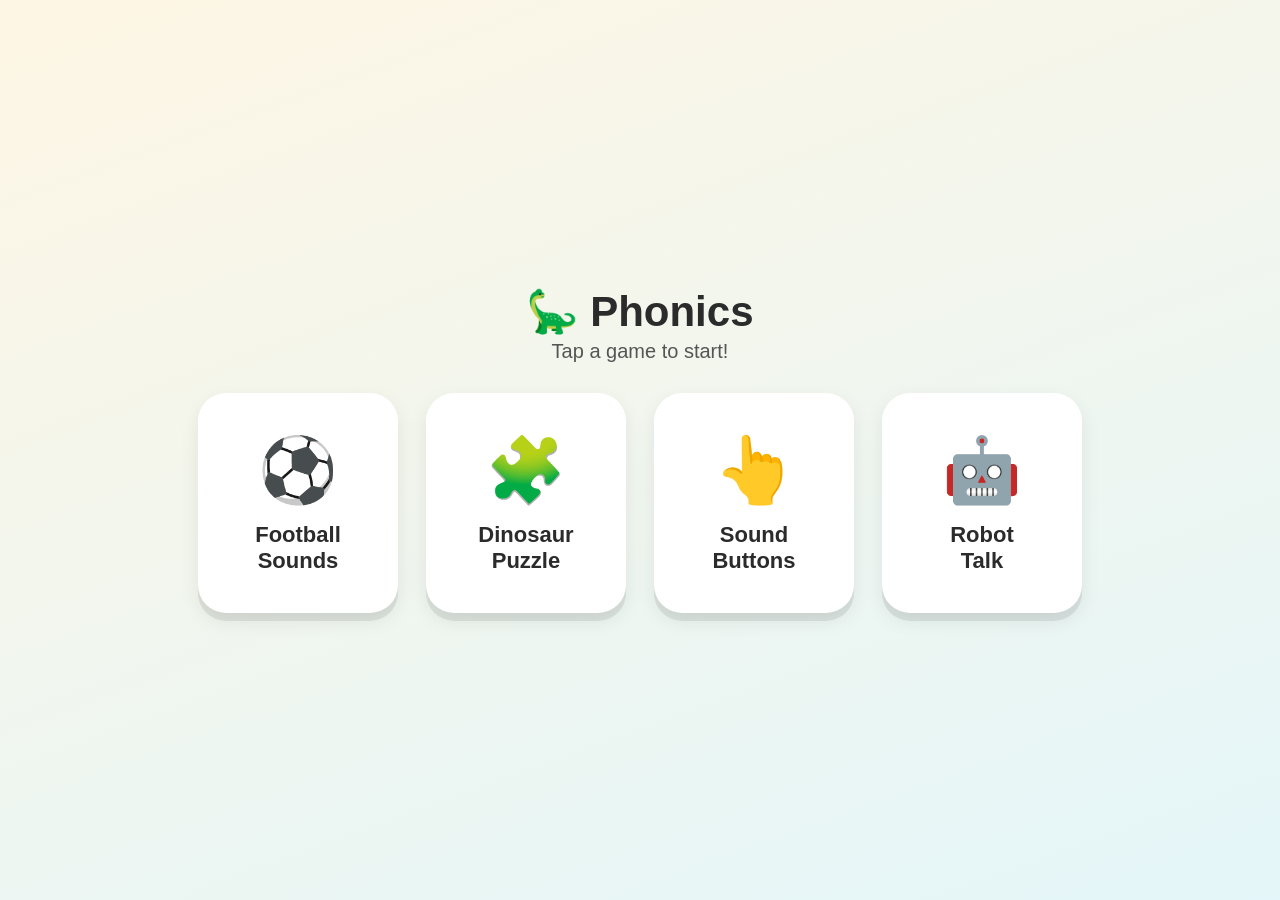
==== app/index.html @ 3f5a5315 "Add Robot Talk: oral blending, the skill that turns letters into reading The robot says c... a... t " ====
<!DOCTYPE html>
<html lang="en">
<head>
<meta charset="UTF-8">
<meta name="viewport" content="width=device-width, initial-scale=1.0, maximum-scale=1, user-scalable=no">
<title>Phonics</title>
<link rel="stylesheet" href="style.css">
</head>
<body>

<!-- HOME -->
<section id="screen-home" class="screen active">
  <h1>🦕 Phonics</h1>
  <p class="subtitle">Tap a game to start!</p>
  <div class="home-buttons">
    <button class="game-tile" data-game="football">
      <span class="tile-emoji">⚽</span>
      <span>Football<br>Sounds</span>
    </button>
    <button class="game-tile" data-game="puzzle">
      <span class="tile-emoji">🧩</span>
      <span>Dinosaur<br>Puzzle</span>
    </button>
    <button class="game-tile" data-game="soundbuttons">
      <span class="tile-emoji">👆</span>
      <span>Sound<br>Buttons</span>
    </button>
    <button class="game-tile" data-game="robot">
      <span class="tile-emoji">🤖</span>
      <span>Robot<br>Talk</span>
    </button>
  </div>
</section>

<!-- ROBOT TALK -->
<section id="screen-robot" class="screen">
  <button class="back-btn" data-back>←</button>
  <div class="stage-row" id="rt-stages"></div>
  <div class="progress-dots" id="rt-dots"></div>

  <div class="robot-wrap">
    <div class="robot" id="rt-robot">
      <div class="robot-antenna"></div>
      <div class="robot-head">
        <span class="robot-eye"></span>
        <span class="robot-eye"></span>
        <div class="robot-mouth"></div>
      </div>
      <div class="robot-body"></div>
    </div>
  </div>

  <p class="rt-hint">What word is the robot saying?</p>
  <div class="sound-row">
    <button class="sound-btn" id="rt-say">🤖 Say it again</button>
  </div>

  <div class="picture-choices" id="rt-choices"></div>
</section>

<!-- SOUND BUTTONS -->
<section id="screen-soundbuttons" class="screen">
  <button class="back-btn" data-back>←</button>
  <div class="stage-row" id="sb-stages"></div>

  <p class="sb-hint" id="sb-hint">Tap each sound, then read the word</p>
  <div class="sb-word" id="sb-word"></div>

  <div class="sb-actions">
    <button class="big-btn" id="sb-say-word">🔊 Read the word</button>
    <button class="big-btn secondary" id="sb-next">Next word →</button>
  </div>
</section>

<!-- FOOTBALL SOUNDS -->
<section id="screen-football" class="screen">
  <button class="back-btn" data-back>←</button>
  <div class="stage-row" id="football-stages"></div>
  <div class="progress-dots" id="football-dots"></div>

  <div class="scoreboard">
    <span class="team-tag tag-eng"><span class="flag">🇬🇧</span> <span id="football-score-england">0</span></span>
    <span class="vs">–</span>
    <span class="team-tag tag-arg"><span id="football-score-argentina">0</span> <span class="flag">🇦🇷</span></span>
  </div>

  <div class="pitch-wrap">
    <div class="pitch">
      <div class="pitch-halfway"></div>
      <div class="pitch-circle"></div>

      <div class="crowd-row top">
        <span class="crowd-dot" style="background:#ff6b6b"></span>
        <span class="crowd-dot" style="background:#ffd166"></span>
        <span class="crowd-dot" style="background:#4287f5"></span>
        <span class="crowd-dot" style="background:#6bcB77"></span>
        <span class="crowd-dot" style="background:#ff6b6b"></span>
      </div>
      <div class="crowd-row bottom">
        <span class="crowd-dot" style="background:#4287f5"></span>
        <span class="crowd-dot" style="background:#ffd166"></span>
        <span class="crowd-dot" style="background:#ff6b6b"></span>
        <span class="crowd-dot" style="background:#6bcB77"></span>
        <span class="crowd-dot" style="background:#ffd166"></span>
      </div>

      <div class="goal goal-left">
        <div class="goal-flag">🇦🇷</div>
        <div class="goal-frame"></div>
        <div class="goal-net" id="football-net-left"></div>
        <div class="keeper"></div>
      </div>
      <div class="goal goal-right">
        <div class="goal-flag">🇬🇧</div>
        <div class="goal-frame"></div>
        <div class="goal-net" id="football-net-right"></div>
        <div class="keeper"></div>
      </div>

      <div class="footballer team-england" id="football-kicker">
        <svg viewBox="0 0 60 90" class="footballer-svg">
          <rect class="leg leg-left" x="20" y="55" width="8" height="28" rx="4" fill="#2b2b2b"/>
          <rect class="leg leg-right" x="32" y="55" width="8" height="28" rx="4" fill="#2b2b2b"/>
          <rect class="kit" x="16" y="28" width="28" height="32" rx="10"/>
          <rect class="kit" x="8" y="30" width="9" height="22" rx="4"/>
          <rect class="kit" x="43" y="30" width="9" height="22" rx="4"/>
          <rect class="kit-stripe" x="26" y="28" width="8" height="32"/>
          <circle cx="30" cy="16" r="13" fill="#ffd7ae"/>
          <circle cx="25" cy="14" r="2" fill="#2b2b2b"/>
          <circle cx="35" cy="14" r="2" fill="#2b2b2b"/>
          <path d="M24 21 Q30 25 36 21" stroke="#2b2b2b" stroke-width="2" fill="none" stroke-linecap="round"/>
        </svg>
      </div>

      <div id="football-ball">⚽</div>
      <div id="football-goal-text">GOAL!</div>
    </div>
  </div>

  <div class="sound-row">
    <button class="sound-btn" id="football-play-sound">🔊 Hear it again</button>
    <button class="name-btn" id="football-play-name">🔤 Letter name</button>
  </div>

  <div class="letter-choices" id="football-choices"></div>
</section>

<!-- DINOSAUR PUZZLE -->
<section id="screen-puzzle" class="screen">
  <button class="back-btn" data-back>←</button>
  <div class="stage-row" id="puzzle-stages"></div>

  <div class="puzzle-stage">
    <img id="puzzle-image" src="" alt="dinosaur picture">
    <div class="puzzle-grid" id="puzzle-grid"></div>
  </div>

  <div class="sound-row">
    <button class="sound-btn" id="puzzle-play-sound">🔊 Hear it again</button>
    <button class="name-btn" id="puzzle-play-name">🔤 Letter name</button>
  </div>

  <div class="letter-choices" id="puzzle-choices"></div>
</section>

<!-- COMPLETE -->
<section id="screen-complete" class="screen">
  <div class="complete-card">
    <div class="complete-emoji">⭐️🎉⭐️</div>
    <h2 id="complete-title">You did it!</h2>
    <p id="complete-message"></p>
    <div class="complete-buttons">
      <button class="big-btn" id="play-again-btn">Play Again</button>
      <button class="big-btn secondary" id="home-btn">Home</button>
    </div>
  </div>
</section>

<!-- curriculum.js first: it is pure data, and app.js reads it at load. -->
<script src="curriculum.js"></script>
<script src="app.js"></script>
</body>
</html>
---- app/style.css ----
* { box-sizing: border-box; -webkit-tap-highlight-color: transparent; user-select: none; }

html, body {
  margin: 0;
  height: 100%;
  overflow: hidden;
  font-family: 'Trebuchet MS', 'Chalkboard SE', 'Comic Sans MS', sans-serif;
  background: linear-gradient(160deg, #fef6e4, #e4f6f9);
  color: #2b2b2b;
}

.screen {
  display: none;
  flex-direction: column;
  align-items: center;
  justify-content: center;
  height: 100vh;
  width: 100vw;
  padding: 24px;
  position: relative;
}
.screen.active { display: flex; }

h1 { font-size: 42px; margin: 0 0 4px; }
.subtitle { font-size: 20px; color: #555; margin: 0 0 30px; }

/* Home */
.home-buttons { display: flex; gap: 28px; flex-wrap: wrap; justify-content: center; }
.game-tile {
  width: 200px; height: 220px;
  border: none; border-radius: 28px;
  background: white;
  box-shadow: 0 8px 0 rgba(0,0,0,0.08), 0 8px 20px rgba(0,0,0,0.08);
  font-family: inherit;
  font-size: 22px;
  font-weight: bold;
  color: #2b2b2b;
  display: flex; flex-direction: column; align-items: center; justify-content: center; gap: 14px;
  cursor: pointer;
  transition: transform 0.1s ease;
}
.game-tile:active { transform: scale(0.94); }
.tile-emoji { font-size: 64px; }

/* Back button */
.back-btn {
  position: absolute; top: 20px; left: 20px;
  width: 52px; height: 52px; border-radius: 50%;
  border: none; background: white; font-size: 24px;
  box-shadow: 0 4px 0 rgba(0,0,0,0.08);
  cursor: pointer;
}

/* Progress dots */
.progress-dots { display: flex; gap: 10px; justify-content: center; margin-bottom: 6px; }
.progress-dots .dot {
  width: 16px; height: 16px; border-radius: 50%;
  background: #ddd;
  transition: background 0.2s ease, transform 0.2s ease;
}
.progress-dots .dot.done { background: #6bcB77; transform: scale(1.15); }

/* Stage picker (shared by both games) */
.stage-row { display: flex; gap: 8px; justify-content: center; margin: 44px 0 8px; }
.stage-btn {
  width: 38px; height: 38px; border-radius: 50%;
  border: none; font-family: inherit; font-weight: bold; font-size: 16px;
  background: #e5ddc8; color: #6b4c2a; cursor: pointer;
}
.stage-btn.active { background: #ffd166; color: #2b2b2b; box-shadow: 0 3px 0 rgba(0,0,0,0.12); }
.stage-btn.locked { background: #f0ede4; color: #c3bca6; cursor: default; font-size: 14px; }

@keyframes shake {
  0%, 100% { transform: translateX(0); }
  25% { transform: translateX(-10px); }
  75% { transform: translateX(10px); }
}

/* Football Sounds */
.scoreboard {
  display: flex; align-items: center; gap: 10px;
  background: white; padding: 8px 16px; border-radius: 16px;
  box-shadow: 0 4px 0 rgba(0,0,0,0.08);
  font-size: 18px; font-weight: bold; margin-bottom: 8px;
}
.scoreboard .team-tag { display: flex; align-items: center; gap: 5px; }
.scoreboard .team-tag .flag { font-size: 17px; }
.scoreboard .team-tag.tag-eng { color: #1B3A6B; }
.scoreboard .team-tag.tag-arg { color: #4a9dc9; }
.scoreboard .vs { color: #bbb; font-weight: 700; }

.pitch-wrap { margin: 4px 0 6px; width: 100%; display: flex; justify-content: center; }
.pitch {
  /* Single scale driver - every child below is sized as a fraction of this,
     so the whole pitch grows/shrinks as one coherent unit rather than the
     pitch itself resizing while goals/players/ball stay a fixed size.
     Capped at 420px (was a fixed 320px) so it genuinely gets bigger on
     anything wider than a phone, but min(94vw, ...) keeps it from
     overflowing a narrow viewport - the old fixed 320px was actually
     already edge-to-edge (clipping slightly) on a ~330px-wide phone. */
  --pitch-w: min(94vw, 420px);
  position: relative;
  width: var(--pitch-w);
  aspect-ratio: 8 / 5;
  background: linear-gradient(180deg, #5fbf5f, #4caf50);
  border-radius: 16px;
  overflow: hidden;
  box-shadow: 0 8px 0 rgba(0,0,0,0.08);
  border: 4px solid #fff;
}
.pitch::before {
  content: '';
  position: absolute; inset: 0;
  background: repeating-linear-gradient(90deg, rgba(255,255,255,0.07) 0 30px, transparent 30px 60px);
}
.pitch-halfway {
  position: absolute; left: 50%; top: 0; bottom: 0; width: 3px;
  background: rgba(255,255,255,0.8); transform: translateX(-50%);
}
.pitch-circle {
  position: absolute; left: 50%; top: 50%;
  width: calc(var(--pitch-w) * 0.175); height: calc(var(--pitch-w) * 0.175);
  border: 3px solid rgba(255,255,255,0.8); border-radius: 50%;
  transform: translate(-50%, -50%);
}

.crowd-row { position: absolute; left: 6px; right: 6px; display: flex; justify-content: space-between; z-index: 1; }
.crowd-row.top { top: 3px; }
.crowd-row.bottom { bottom: 3px; }
.crowd-dot {
  width: calc(var(--pitch-w) * 0.01875); height: calc(var(--pitch-w) * 0.01875);
  border-radius: 50%; opacity: 0.55;
}

.goal {
  position: absolute; top: 50%;
  width: calc(var(--pitch-w) * 0.1); height: calc(var(--pitch-w) * 0.16875);
  transform: translateY(-50%); z-index: 2;
}
.goal-left { left: 4px; }
.goal-right { right: 4px; }
.goal-frame { position: absolute; inset: 0; border: 4px solid #fff; border-radius: 3px 3px 0 0; }
.goal-left .goal-frame { border-right: none; }
.goal-right .goal-frame { border-left: none; }
.goal-net {
  position: absolute; inset: 4px 0 0 0;
  background-image:
    repeating-linear-gradient(0deg, rgba(255,255,255,0.55) 0 1px, transparent 1px 7px),
    repeating-linear-gradient(90deg, rgba(255,255,255,0.55) 0 1px, transparent 1px 7px);
}
.goal-net.wobble { animation: net-wobble 0.45s ease; }
@keyframes net-wobble {
  0%, 100% { transform: scaleX(1) skewX(0deg); }
  25% { transform: scaleX(1.2) skewX(-8deg); }
  50% { transform: scaleX(0.9) skewX(6deg); }
  75% { transform: scaleX(1.08) skewX(-3deg); }
}

/* Team flags above each goal - left goal is defended by Argentina, right by
   England, matching the kicker's team-swap logic in app.js (England always
   shoots left, Argentina always shoots right). */
.goal-flag {
  position: absolute; top: -20px; font-size: 15px; z-index: 3;
  filter: drop-shadow(0 1px 1px rgba(0,0,0,0.25));
}
.goal-left .goal-flag { left: 50%; transform: translateX(-50%); }
.goal-right .goal-flag { left: 50%; transform: translateX(-50%); }

.keeper {
  position: absolute; top: 12px;
  width: calc(var(--pitch-w) * 0.05); height: calc(var(--pitch-w) * 0.0875);
}
.goal-left .keeper { left: 8px; }
.goal-right .keeper { right: 8px; }
.keeper::before {
  content: ''; position: absolute; top: 0; left: 50%; transform: translateX(-50%);
  width: 10px; height: 10px; border-radius: 50%; background: #ffd7ae;
}
.keeper::after {
  content: ''; position: absolute; top: 9px; left: 2px;
  width: 12px; height: 18px; border-radius: 4px; background: #f4c542;
}
/* Argentina keeper (left goal) - sky blue. England keeper (right goal) - navy. */
.goal-left .keeper::after { background: #6EC6F0; }
.goal-right .keeper::after { background: #1B3A6B; }

.footballer {
  position: absolute; left: 50%; top: 58%; transform: translate(-50%, -50%);
  width: calc(var(--pitch-w) * 0.14375); height: calc(var(--pitch-w) * 0.2);
  z-index: 4;
}
.footballer-svg { width: 100%; height: 100%; }
.footballer-svg .leg-right { transform-origin: 36px 55px; transition: transform 0.12s ease; }
.footballer.kicking .footballer-svg .leg-right { animation: leg-kick 0.35s ease; }
@keyframes leg-kick {
  0% { transform: rotate(0deg); }
  45% { transform: rotate(-45deg); }
  100% { transform: rotate(0deg); }
}
/* Team kit - England navy, Argentina sky-blue with a white centre stripe
   (the stripe rect is always in the SVG; it just matches the shirt colour,
   i.e. is invisible, for England). Toggled in app.js before each kick so
   the runner-up shows whichever team is about to score. */
.footballer.team-england .footballer-svg .kit { fill: #1B3A6B; }
.footballer.team-england .footballer-svg .kit-stripe { fill: #1B3A6B; }
.footballer.team-argentina .footballer-svg .kit { fill: #6EC6F0; }
.footballer.team-argentina .footballer-svg .kit-stripe { fill: #FFFFFF; }

#football-ball {
  position: absolute; left: 50%; top: 62%; transform: translate(-50%, -50%);
  font-size: calc(var(--pitch-w) * 0.075); z-index: 5;
  filter: drop-shadow(0 2px 2px rgba(0,0,0,0.3));
}
@keyframes ball-fly-right {
  0% { left: 50%; top: 62%; }
  55% { left: 74%; top: 36%; }
  100% { left: 90%; top: 46%; }
}
@keyframes ball-fly-left {
  0% { left: 50%; top: 62%; }
  55% { left: 26%; top: 36%; }
  100% { left: 10%; top: 46%; }
}
#football-ball.fly-right { animation: ball-fly-right 0.5s ease-in forwards; }
#football-ball.fly-left { animation: ball-fly-left 0.5s ease-in forwards; }

#football-goal-text {
  position: absolute; top: 36%; left: 50%; transform: translate(-50%, -50%) scale(0.5);
  font-family: inherit; font-size: max(20px, calc(var(--pitch-w) * 0.1)); font-weight: 900; color: #fff;
  text-shadow: 2px 2px 0 #ff6b6b, -1px -1px 0 #2b2b2b;
  opacity: 0; pointer-events: none; z-index: 10;
  transition: opacity 0.25s ease, transform 0.25s cubic-bezier(.34,1.56,.64,1);
  white-space: nowrap;
}
#football-goal-text.show { opacity: 1; transform: translate(-50%, -50%) scale(1); }

/* Sound + letter-name buttons */
.sound-row { display: flex; gap: 12px; margin: 18px 0 24px; }
.sound-btn {
  font-family: inherit; font-size: 20px; font-weight: bold;
  background: white; border: none; border-radius: 20px;
  padding: 14px 26px;
  box-shadow: 0 5px 0 rgba(0,0,0,0.08);
  cursor: pointer; color: #2b2b2b;
}
.sound-btn:active { transform: translateY(3px); box-shadow: 0 2px 0 rgba(0,0,0,0.08); }
.name-btn {
  font-family: inherit; font-size: 16px; font-weight: bold;
  background: #eef2ff; border: none; border-radius: 20px;
  padding: 14px 20px;
  box-shadow: 0 5px 0 rgba(0,0,0,0.06);
  cursor: pointer; color: #4338ca;
}
.name-btn:active { transform: translateY(3px); box-shadow: 0 2px 0 rgba(0,0,0,0.06); }
.name-btn:disabled { opacity: 0.4; cursor: default; box-shadow: none; }

/* Letter choices */
.letter-choices { display: flex; gap: 20px; }
.letter-btn {
  width: 100px; height: 100px;
  font-size: 52px; font-weight: bold;
  font-family: inherit;
  border: none; border-radius: 24px;
  background: #ffd166;
  box-shadow: 0 6px 0 rgba(0,0,0,0.1);
  cursor: pointer;
  color: #2b2b2b;
  transition: transform 0.1s ease;
}
.letter-btn:active { transform: scale(0.92); }
.letter-btn.wide-letter { font-size: 38px; }
.letter-btn.correct-flash { background: #6bcB77; }
.letter-btn.wrong-flash { background: #ff8787; animation: shake 0.4s ease; }

/* Puzzle */
.puzzle-stage {
  position: relative;
  width: 320px; height: 320px;
  border-radius: 24px;
  overflow: hidden;
  box-shadow: 0 8px 0 rgba(0,0,0,0.08);
  margin-top: 10px;
}
.puzzle-stage img { width: 100%; height: 100%; object-fit: cover; display: block; }
.puzzle-grid {
  position: absolute; inset: 0;
  display: grid;
  grid-template-columns: repeat(3, 1fr);
  grid-template-rows: repeat(2, 1fr);
  gap: 3px;
}
.puzzle-tile {
  background: #b8b8f5;
  border: 3px solid #fef6e4;
  display: flex; align-items: center; justify-content: center;
  font-size: 30px;
  transition: transform 0.4s ease, opacity 0.4s ease;
}
.puzzle-tile.revealed { transform: scale(0.001); opacity: 0; pointer-events: none; }

/* Complete */
.complete-card {
  background: white; border-radius: 30px; padding: 40px 50px;
  text-align: center; box-shadow: 0 10px 0 rgba(0,0,0,0.08);
}
.complete-emoji { font-size: 48px; margin-bottom: 10px; }
.complete-buttons { display: flex; gap: 16px; justify-content: center; margin-top: 20px; }
.big-btn {
  font-family: inherit; font-size: 20px; font-weight: bold;
  padding: 16px 28px; border: none; border-radius: 20px;
  background: #6bcB77; color: white; cursor: pointer;
  box-shadow: 0 5px 0 rgba(0,0,0,0.1);
}
.big-btn.secondary { background: #ffd166; color: #2b2b2b; }
.big-btn:active { transform: translateY(3px); box-shadow: 0 2px 0 rgba(0,0,0,0.1); }

/* ---- Sound Buttons ---- */
/* The word is the whole screen here: big enough to read across a table, and
   each grapheme is its own tappable target with a "sound button" dot beneath
   it -- one dot per SOUND, so <ck> reads as one, not two. */
.sb-hint {
  font-size: 20px; color: #6b6b6b; margin: 4px 0 24px;
  text-align: center;
}
.sb-word {
  display: flex; justify-content: center; align-items: flex-end;
  gap: 10px; flex-wrap: wrap;
  margin-bottom: 40px;
  transition: transform 0.25s ease;
}
.sb-word.blending { transform: scale(1.08); }

.grapheme-btn {
  font-family: inherit;
  border: none; background: transparent;
  padding: 8px 6px 0;
  display: flex; flex-direction: column; align-items: center; gap: 12px;
  cursor: pointer;
  border-radius: 18px;
  transition: background 0.15s ease, transform 0.1s ease;
}
.grapheme-btn:active { transform: scale(0.94); }
.grapheme-btn.lit { background: #fff3cd; }

.grapheme-text {
  font-size: 96px; font-weight: bold; line-height: 1;
  color: #2b2b2b;
}
/* A digraph sits slightly smaller so a three-grapheme word like s-o-ck still
   fits a phone screen without wrapping mid-word. */
.grapheme-btn.digraph .grapheme-text { font-size: 76px; }

.sound-dot {
  display: block; height: 14px; width: 34px;
  border-radius: 8px; background: #4287f5;
  transition: background 0.15s ease;
}
/* Wider under a digraph: the dot is the visual claim "this is ONE sound",
   so it has to span the whole spelling. */
.grapheme-btn.digraph .sound-dot { width: 62px; }
.grapheme-btn.lit .sound-dot { background: #ffb703; }

.sb-actions {
  display: flex; gap: 16px; flex-wrap: wrap; justify-content: center;
}
.big-btn:disabled { opacity: 0.45; cursor: default; }

@media (max-width: 480px) {
  .grapheme-text { font-size: 72px; }
  .grapheme-btn.digraph .grapheme-text { font-size: 56px; }
  .sound-dot { width: 26px; }
  .grapheme-btn.digraph .sound-dot { width: 48px; }
}

/* ---- Robot Talk ---- */
.robot-wrap { display: flex; justify-content: center; margin: 8px 0 18px; }
.robot { position: relative; width: 156px; }

.robot-antenna {
  width: 6px; height: 22px; background: #9aa4b2;
  margin: 0 auto; border-radius: 3px 3px 0 0;
}
.robot-antenna::before {
  content: ''; display: block;
  width: 16px; height: 16px; border-radius: 50%;
  background: #ff6b6b; margin: -12px auto 0;
  transition: background 0.2s ease;
}
.robot.talking .robot-antenna::before { background: #6bcB77; }

/* Bottom padding has to clear the absolutely-positioned mouth AT ITS OPEN
   height (24px), or the eyes and mouth overlap into one black blob - which
   is exactly what the first version did. */
.robot-head {
  background: #cfd8e3; border-radius: 22px;
  padding: 24px 18px 48px; position: relative;
  display: flex; gap: 22px; justify-content: center;
  box-shadow: 0 6px 0 rgba(0,0,0,0.08);
}
.robot-eye {
  width: 24px; height: 24px; border-radius: 50%;
  background: #2b2b2b;
}
.robot.talking .robot-eye { background: #4287f5; }

.robot-mouth {
  position: absolute; bottom: 12px; left: 50%; transform: translateX(-50%);
  width: 54px; height: 8px; border-radius: 4px; background: #2b2b2b;
  transition: height 0.12s ease;
}
/* The mouth opens and closes while a sound is playing - the only cue a
   pre-reader gets that the robot is mid-word rather than finished. */
.robot.talking .robot-mouth { animation: robot-talk 0.34s ease-in-out infinite; }
@keyframes robot-talk {
  0%, 100% { height: 8px; }
  50%      { height: 24px; border-radius: 8px; }
}

.robot-body {
  width: 100px; height: 38px; margin: 6px auto 0;
  background: #9aa4b2; border-radius: 10px;
}

.rt-hint {
  font-size: 20px; color: #6b6b6b; text-align: center; margin: 0 0 14px;
}

.picture-choices {
  display: flex; gap: 20px; flex-wrap: wrap; justify-content: center;
}
.picture-btn {
  width: 120px; height: 120px;
  font-size: 62px; line-height: 1;
  font-family: inherit;
  border: none; border-radius: 24px;
  background: white;
  box-shadow: 0 6px 0 rgba(0,0,0,0.08), 0 6px 16px rgba(0,0,0,0.06);
  cursor: pointer;
  transition: transform 0.1s ease, background 0.2s ease;
}
.picture-btn:active { transform: scale(0.92); }
.picture-btn.correct-flash { background: #6bcB77; }
.picture-btn.wrong-flash { background: #ff8787; animation: shake 0.4s ease; }

@media (max-width: 480px) {
  .picture-btn { width: 92px; height: 92px; font-size: 46px; }
}
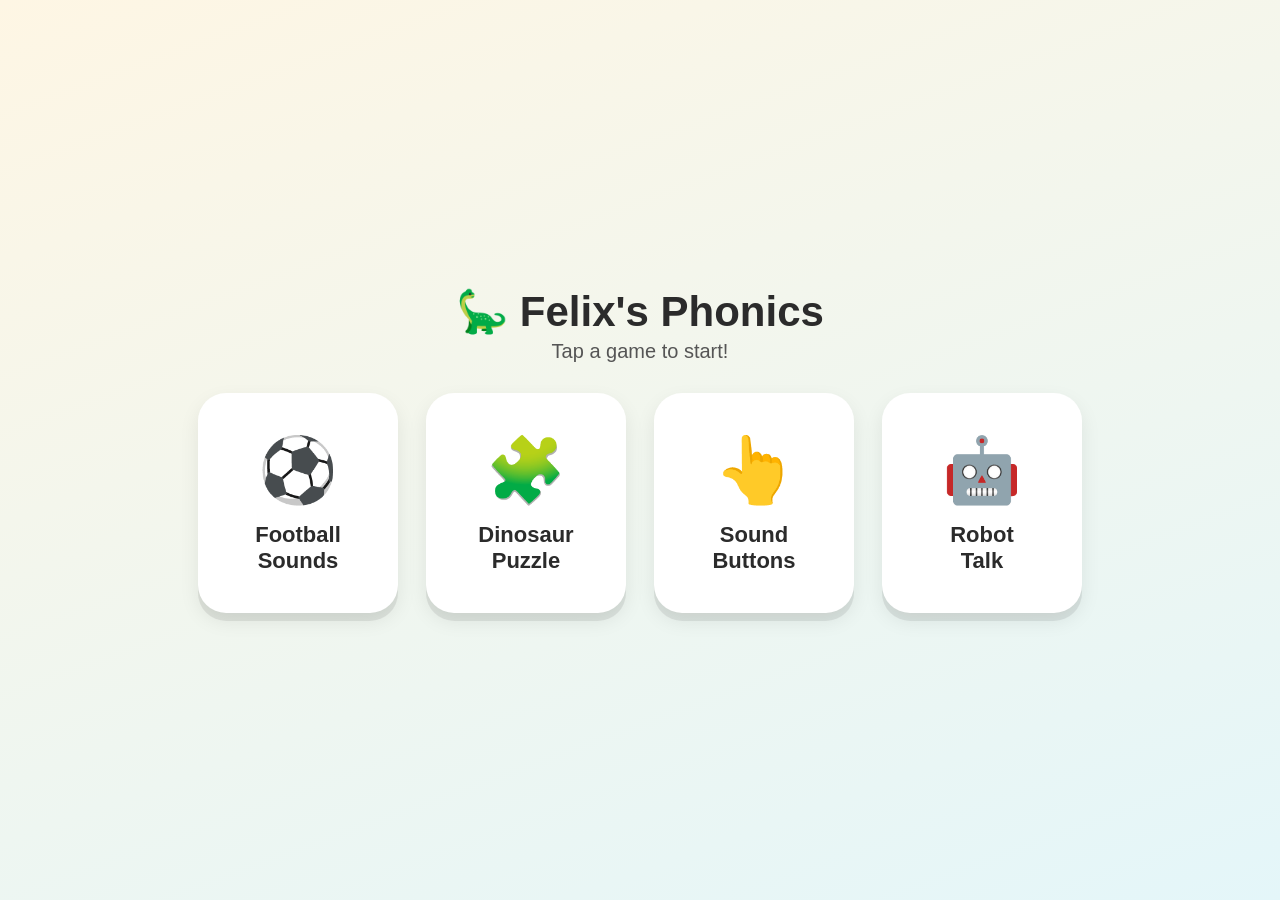
==== commit dfa226ca: "Add Robot Talk: oral blending, the skill that turns letters into reading The robot says c... a... t " ====
--- a/app/index.html
+++ b/app/index.html
@@ -3,14 +3,14 @@
 <head>
 <meta charset="UTF-8">
 <meta name="viewport" content="width=device-width, initial-scale=1.0, maximum-scale=1, user-scalable=no">
-<title>Phonics</title>
+<title>Felix's Phonics</title>
 <link rel="stylesheet" href="style.css">
 </head>
 <body>
 
 <!-- HOME -->
 <section id="screen-home" class="screen active">
-  <h1>🦕 Phonics</h1>
+  <h1>🦕 Felix's Phonics</h1>
   <p class="subtitle">Tap a game to start!</p>
   <div class="home-buttons">
     <button class="game-tile" data-game="football">
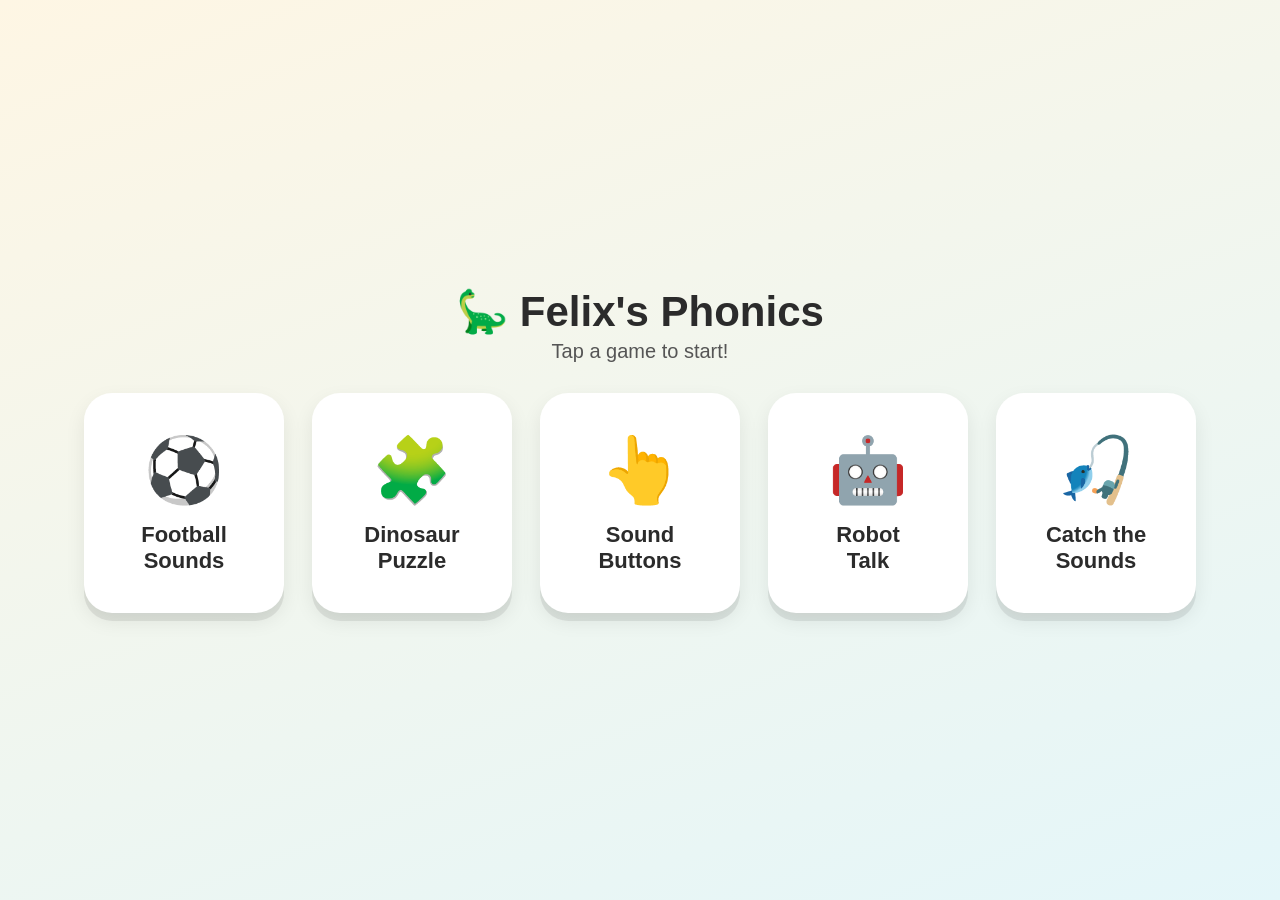
==== commit 363c09ec: "Add Catch the Sounds: segmenting to spell, the one that feeds writing Hear a word, build it from til" ====
--- a/app/index.html
+++ b/app/index.html
@@ -29,7 +29,26 @@
       <span class="tile-emoji">🤖</span>
       <span>Robot<br>Talk</span>
     </button>
-  </div>
+    <button class="game-tile" data-game="catch">
+      <span class="tile-emoji">🎣</span>
+      <span>Catch the<br>Sounds</span>
+    </button>
+  </div>
+</section>
+
+<!-- CATCH THE SOUNDS -->
+<section id="screen-catch" class="screen">
+  <button class="back-btn" data-back>←</button>
+  <div class="stage-row" id="cts-stages"></div>
+  <div class="progress-dots" id="cts-dots"></div>
+
+  <div class="cts-picture" id="cts-picture"></div>
+  <div class="sound-row">
+    <button class="sound-btn" id="cts-say">🔊 Hear the word</button>
+  </div>
+
+  <div class="sound-boxes" id="cts-boxes"></div>
+  <div class="letter-choices" id="cts-tiles"></div>
 </section>
 
 <!-- ROBOT TALK -->
--- a/app/style.css
+++ b/app/style.css
@@ -445,3 +445,55 @@
 @media (max-width: 480px) {
   .picture-btn { width: 92px; height: 92px; font-size: 46px; }
 }
+
+/* ---- Catch the Sounds ---- */
+.cts-picture {
+  font-size: 62px; line-height: 1; height: 70px;
+  display: flex; align-items: center; justify-content: center;
+  margin-bottom: 4px;
+}
+
+.sound-boxes {
+  display: flex; gap: 14px; justify-content: center;
+  margin: 22px 0 30px; flex-wrap: wrap;
+}
+/* Empty boxes are dashed outlines - they read as "something goes here"
+   rather than as buttons that are broken. One box per SOUND, not per
+   letter, so a word like sock shows three. */
+.sound-box {
+  width: 84px; height: 96px;
+  border: 4px dashed #c9c2ae; border-radius: 18px;
+  background: transparent;
+  font-family: inherit; font-size: 52px; font-weight: bold;
+  color: #2b2b2b;
+  display: flex; align-items: center; justify-content: center;
+  cursor: default;
+  transition: background 0.15s ease, border-color 0.15s ease, transform 0.1s ease;
+}
+.sound-box.filled {
+  border-style: solid; border-color: #6bcB77;
+  background: #e8f8ea;
+  cursor: pointer;
+  animation: box-pop 0.25s ease;
+}
+.sound-box.filled:active { transform: scale(0.94); }
+@keyframes box-pop {
+  0%   { transform: scale(0.7); }
+  60%  { transform: scale(1.1); }
+  100% { transform: scale(1); }
+}
+
+/* The tile tray sits below the boxes and needs to fit 5-6 tiles on a phone,
+   so tiles here are smaller than the big two-or-three-choice letter buttons
+   the matching games use. */
+.letter-btn.small-letter {
+  width: 74px; height: 74px; font-size: 38px; border-radius: 18px;
+}
+.letter-btn.small-letter.wide-letter { font-size: 28px; }
+
+@media (max-width: 480px) {
+  .sound-box { width: 62px; height: 72px; font-size: 38px; }
+  .letter-btn.small-letter { width: 58px; height: 58px; font-size: 30px; }
+  .letter-btn.small-letter.wide-letter { font-size: 22px; }
+  .cts-picture { font-size: 46px; height: 54px; }
+}
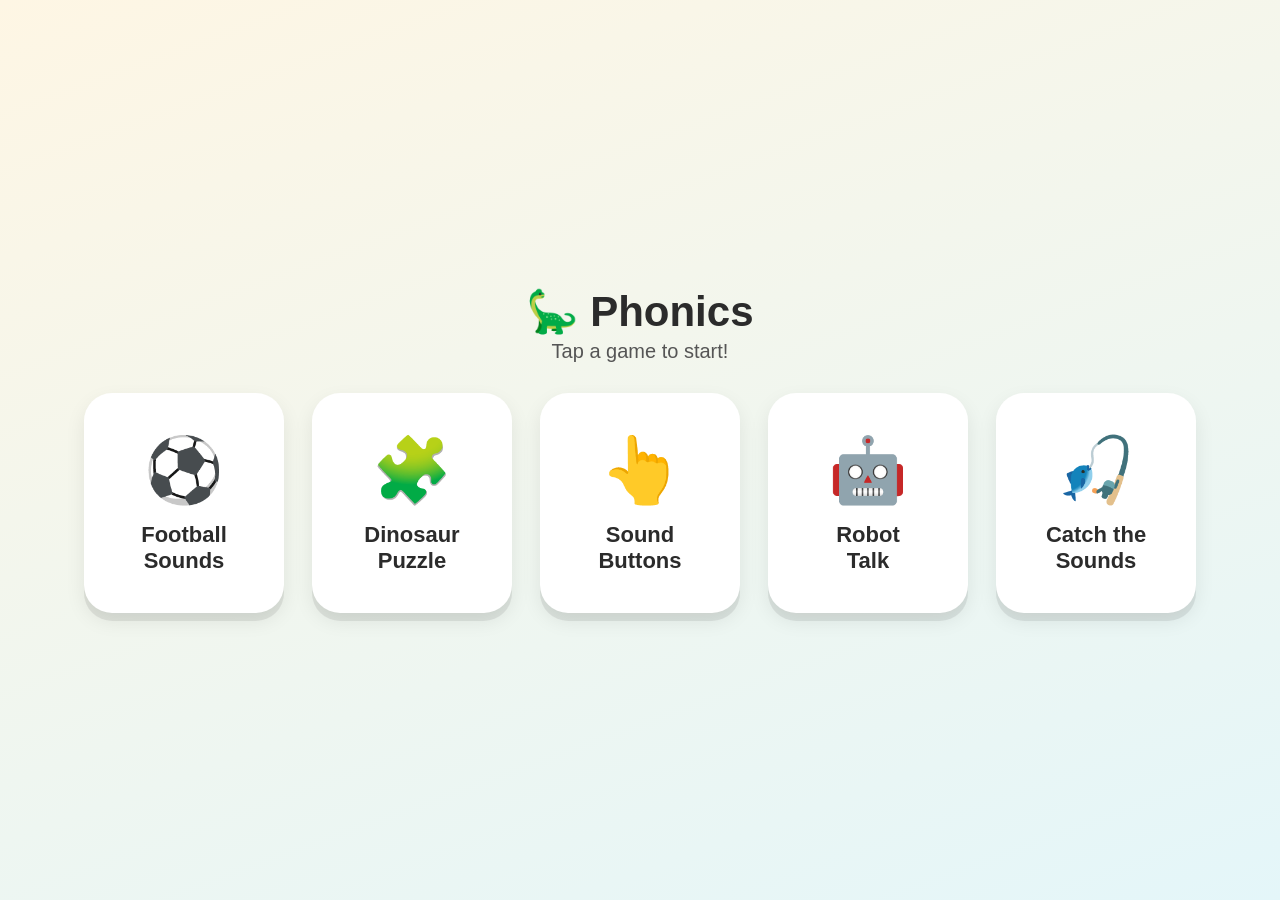
==== commit 9ee35d23: "Add Catch the Sounds: segmenting to spell, the one that feeds writing Hear a word, build it from til" ====
--- a/app/index.html
+++ b/app/index.html
@@ -3,14 +3,14 @@
 <head>
 <meta charset="UTF-8">
 <meta name="viewport" content="width=device-width, initial-scale=1.0, maximum-scale=1, user-scalable=no">
-<title>Felix's Phonics</title>
+<title>Phonics</title>
 <link rel="stylesheet" href="style.css">
 </head>
 <body>
 
 <!-- HOME -->
 <section id="screen-home" class="screen active">
-  <h1>🦕 Felix's Phonics</h1>
+  <h1>🦕 Phonics</h1>
   <p class="subtitle">Tap a game to start!</p>
   <div class="home-buttons">
     <button class="game-tile" data-game="football">
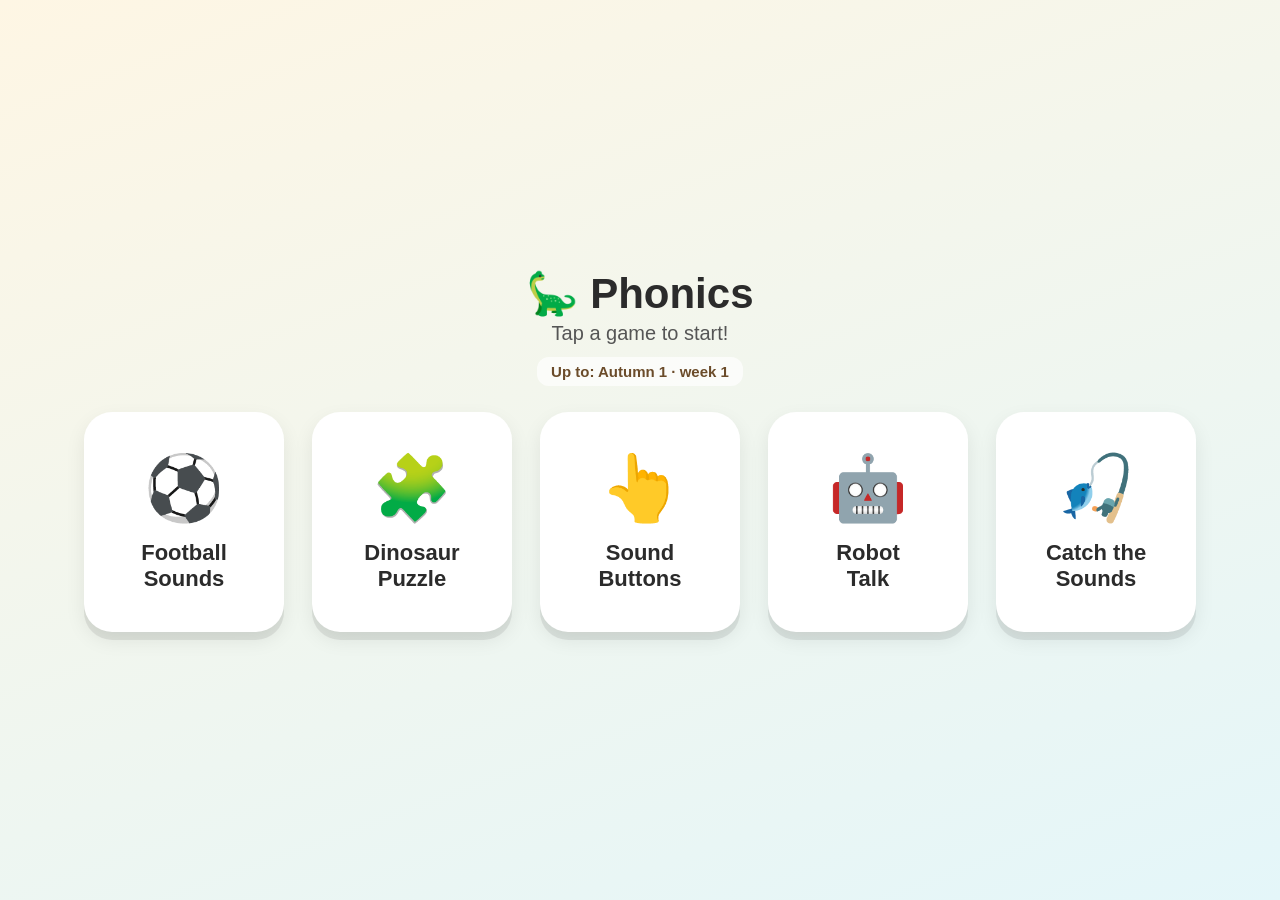
==== commit 243daaf1: "Show the school week on every game, not an abstract stage number The stage buttons now show the scho" ====
--- a/app/index.html
+++ b/app/index.html
@@ -12,6 +12,7 @@
 <section id="screen-home" class="screen active">
   <h1>🦕 Phonics</h1>
   <p class="subtitle">Tap a game to start!</p>
+  <p class="week-now" id="week-now"></p>
   <div class="home-buttons">
     <button class="game-tile" data-game="football">
       <span class="tile-emoji">⚽</span>
--- a/app/style.css
+++ b/app/style.css
@@ -60,15 +60,44 @@
 }
 .progress-dots .dot.done { background: #6bcB77; transform: scale(1.15); }
 
-/* Stage picker (shared by both games) */
-.stage-row { display: flex; gap: 8px; justify-content: center; margin: 44px 0 8px; }
+/* Stage picker (shared by every game) */
+/* A column now: the buttons, then a caption naming the school week they are.
+   The caption is for the adult in the room -- a four-year-old can't read it,
+   but "which week is he practising?" should be answerable at a glance. */
+.stage-row {
+  display: flex; flex-direction: column; align-items: center;
+  gap: 6px; margin: 40px 0 8px;
+}
+.stage-btns { display: flex; gap: 8px; justify-content: center; align-items: center; }
+/* Term marker before each group of week buttons -- the week numbers restart
+   each term, so "6" then "1" needs to read as a new term, not a mistake. */
+.term-tag {
+  font-size: 12px; font-weight: bold; color: #b0a99a;
+  letter-spacing: 0.05em; margin-left: 6px;
+}
+.term-tag:first-child { margin-left: 0; }
+.stage-caption {
+  display: flex; flex-direction: column; align-items: center; gap: 1px;
+  text-align: center; line-height: 1.3;
+}
+.stage-week { font-size: 15px; font-weight: bold; color: #6b4c2a; }
+.stage-new { font-size: 13px; color: #8a8478; letter-spacing: 0.02em; }
+.stage-count { color: #b0a99a; }
+
+/* Home screen: which week he's up to, without opening a game. */
+.week-now {
+  font-size: 15px; font-weight: bold; color: #6b4c2a;
+  background: rgba(255,255,255,0.7); padding: 6px 14px; border-radius: 12px;
+  margin: -18px 0 26px;
+}
+.week-now:empty { display: none; }
 .stage-btn {
   width: 38px; height: 38px; border-radius: 50%;
   border: none; font-family: inherit; font-weight: bold; font-size: 16px;
   background: #e5ddc8; color: #6b4c2a; cursor: pointer;
 }
 .stage-btn.active { background: #ffd166; color: #2b2b2b; box-shadow: 0 3px 0 rgba(0,0,0,0.12); }
-.stage-btn.locked { background: #f0ede4; color: #c3bca6; cursor: default; font-size: 14px; }
+.stage-btn.locked { background: #f4f2ec; color: #cfc9b8; cursor: default; }
 
 @keyframes shake {
   0%, 100% { transform: translateX(0); }
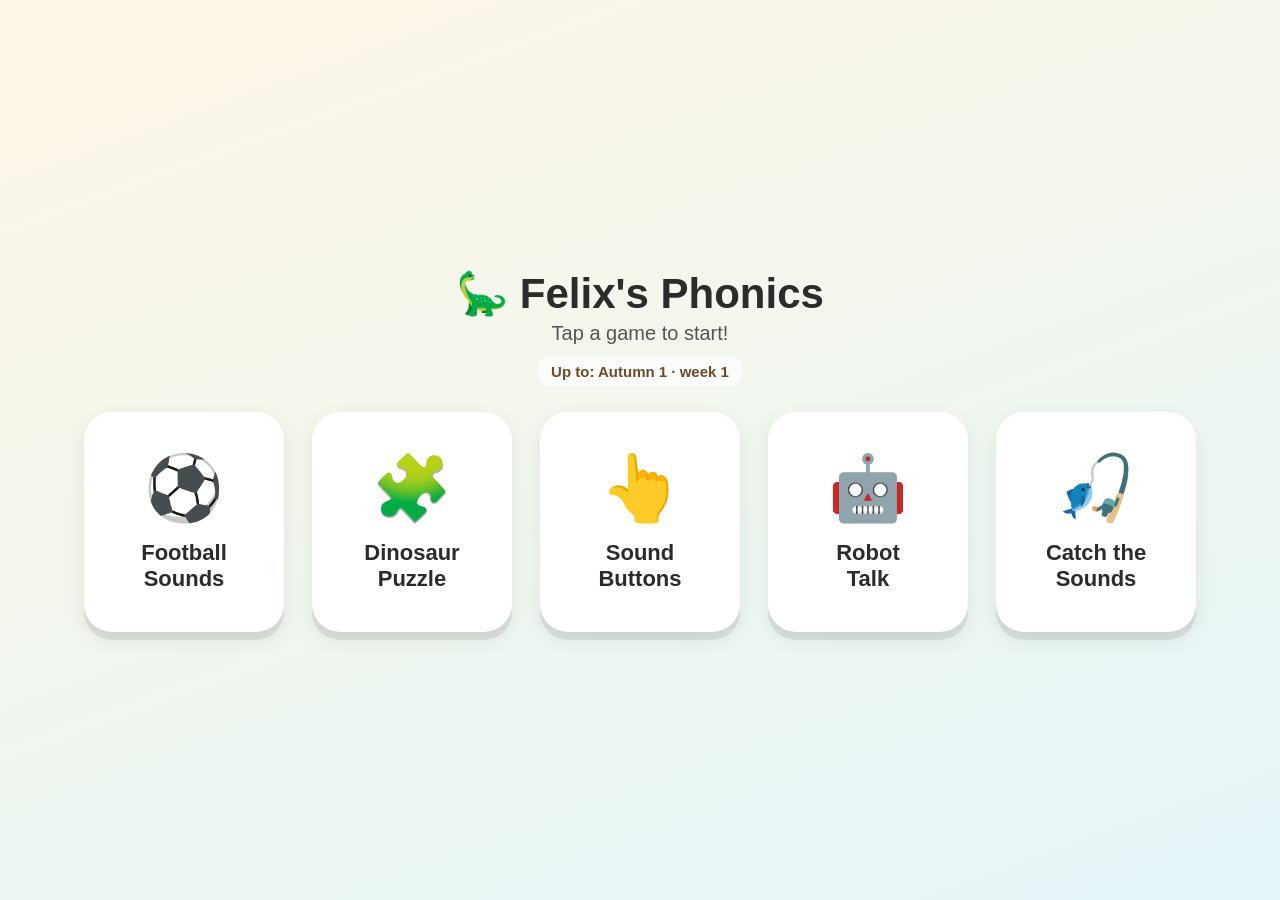
==== commit 8a900a8d: "Show the school week on every game, not an abstract stage number The stage buttons now show the scho" ====
--- a/app/index.html
+++ b/app/index.html
@@ -3,14 +3,14 @@
 <head>
 <meta charset="UTF-8">
 <meta name="viewport" content="width=device-width, initial-scale=1.0, maximum-scale=1, user-scalable=no">
-<title>Phonics</title>
+<title>Felix's Phonics</title>
 <link rel="stylesheet" href="style.css">
 </head>
 <body>
 
 <!-- HOME -->
 <section id="screen-home" class="screen active">
-  <h1>🦕 Phonics</h1>
+  <h1>🦕 Felix's Phonics</h1>
   <p class="subtitle">Tap a game to start!</p>
   <p class="week-now" id="week-now"></p>
   <div class="home-buttons">
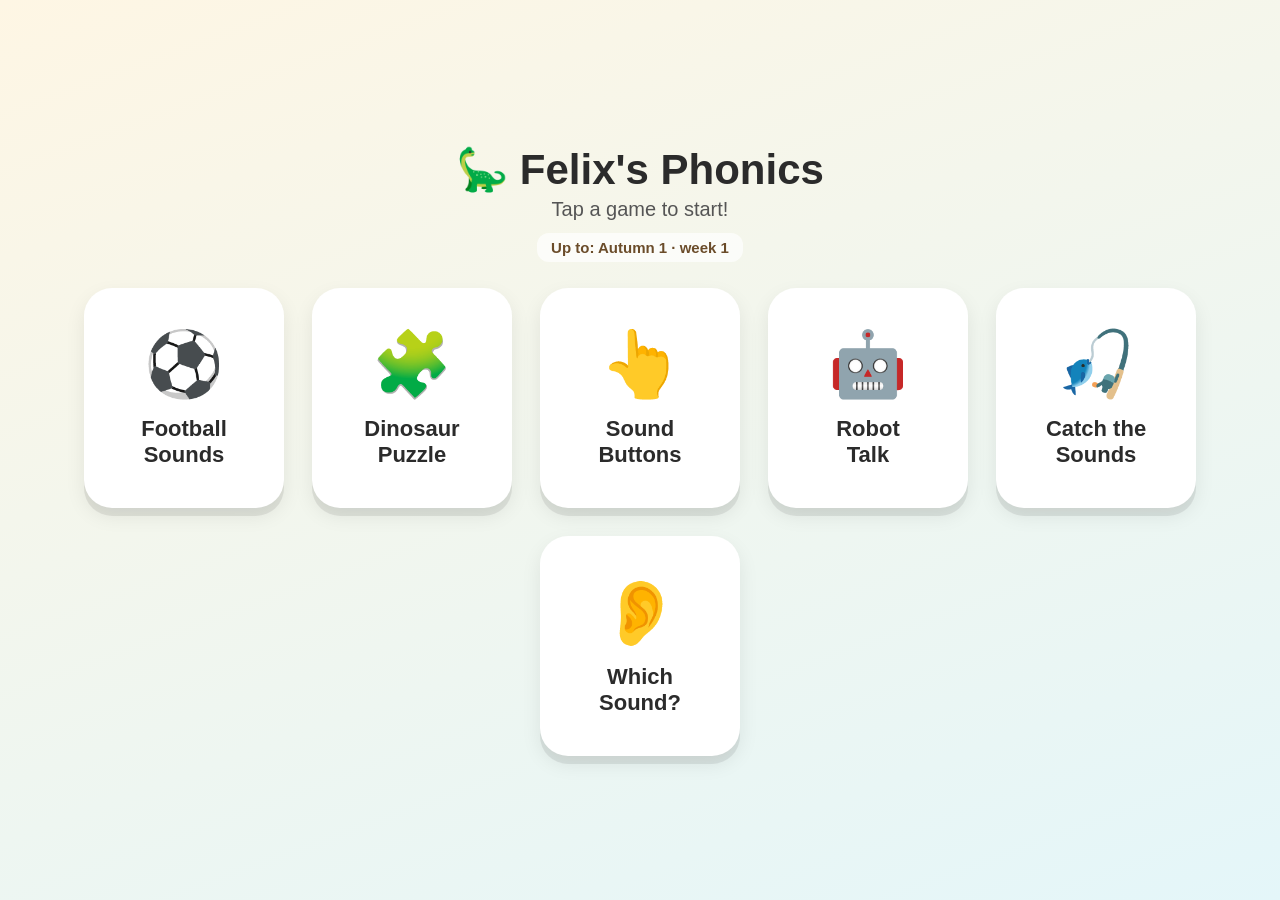
==== commit 32b85b15: "Add Which Sound?: grapheme to phoneme, the reverse of the matching games See a letter, hear three so" ====
--- a/app/index.html
+++ b/app/index.html
@@ -34,7 +34,27 @@
       <span class="tile-emoji">🎣</span>
       <span>Catch the<br>Sounds</span>
     </button>
-  </div>
+    <button class="game-tile" data-game="which">
+      <span class="tile-emoji">👂</span>
+      <span>Which<br>Sound?</span>
+    </button>
+  </div>
+</section>
+
+<!-- WHICH SOUND? -->
+<section id="screen-which" class="screen">
+  <button class="back-btn" data-back>←</button>
+  <div class="stage-row" id="ws-stages"></div>
+  <div class="progress-dots" id="ws-dots"></div>
+
+  <p class="ws-hint">Which sound does this letter say?</p>
+  <button class="ws-letter" id="ws-letter"></button>
+
+  <div class="sound-row">
+    <button class="sound-btn" id="ws-replay">🔊 Hear them again</button>
+  </div>
+
+  <div class="sound-cards" id="ws-choices"></div>
 </section>
 
 <!-- CATCH THE SOUNDS -->
--- a/app/style.css
+++ b/app/style.css
@@ -526,3 +526,51 @@
   .letter-btn.small-letter.wide-letter { font-size: 22px; }
   .cts-picture { font-size: 46px; height: 54px; }
 }
+
+/* ---- Which sound? ---- */
+.ws-hint {
+  font-size: 20px; color: #6b6b6b; text-align: center; margin: 2px 0 10px;
+}
+/* The letter is a button: tapping it gives the letter NAME, the same second
+   cue the matching games offer for sounds that are hard to tell apart. */
+.ws-letter {
+  font-family: inherit;
+  font-size: 120px; font-weight: bold; line-height: 1;
+  color: #2b2b2b;
+  background: white; border: none; border-radius: 28px;
+  padding: 10px 42px 22px;
+  box-shadow: 0 8px 0 rgba(0,0,0,0.08), 0 8px 20px rgba(0,0,0,0.06);
+  cursor: pointer; margin-bottom: 18px;
+  transition: transform 0.1s ease;
+}
+.ws-letter:active { transform: scale(0.96); }
+
+.sound-cards {
+  display: flex; gap: 20px; flex-wrap: wrap; justify-content: center;
+}
+/* Numbered so a child can say "the second one" out loud, and so the
+   light-up-in-order playback has something to point at. */
+.sound-card {
+  width: 112px; height: 112px;
+  border: none; border-radius: 24px;
+  background: #ffd166;
+  box-shadow: 0 6px 0 rgba(0,0,0,0.1);
+  font-family: inherit;
+  display: flex; flex-direction: column; align-items: center;
+  justify-content: center; gap: 2px;
+  cursor: pointer;
+  transition: transform 0.1s ease, background 0.2s ease;
+}
+.sound-card:active { transform: scale(0.93); }
+.sound-card-num { font-size: 20px; font-weight: bold; color: #8a6d1f; }
+.sound-card-icon { font-size: 44px; line-height: 1; }
+/* Lit while this card is the one speaking during the intro sequence. */
+.sound-card.speaking { background: #ffe9a8; transform: scale(1.06); }
+.sound-card.correct-flash { background: #6bcB77; }
+.sound-card.wrong-flash { background: #ff8787; animation: shake 0.4s ease; }
+
+@media (max-width: 480px) {
+  .ws-letter { font-size: 88px; padding: 8px 30px 16px; }
+  .sound-card { width: 88px; height: 88px; }
+  .sound-card-icon { font-size: 34px; }
+}
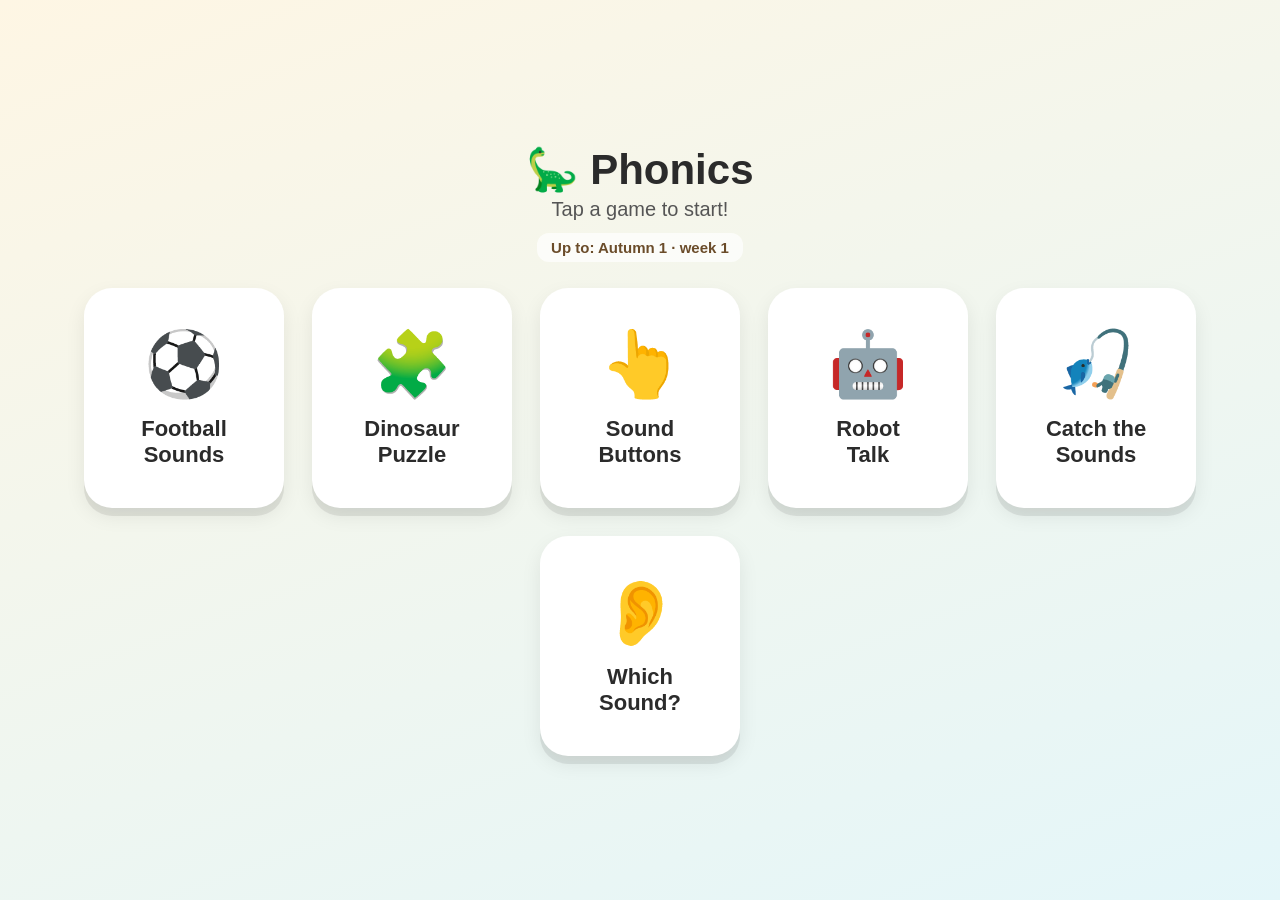
==== commit f375249c: "Add Which Sound?: grapheme to phoneme, the reverse of the matching games See a letter, hear three so" ====
--- a/app/index.html
+++ b/app/index.html
@@ -3,14 +3,14 @@
 <head>
 <meta charset="UTF-8">
 <meta name="viewport" content="width=device-width, initial-scale=1.0, maximum-scale=1, user-scalable=no">
-<title>Felix's Phonics</title>
+<title>Phonics</title>
 <link rel="stylesheet" href="style.css">
 </head>
 <body>
 
 <!-- HOME -->
 <section id="screen-home" class="screen active">
-  <h1>🦕 Felix's Phonics</h1>
+  <h1>🦕 Phonics</h1>
   <p class="subtitle">Tap a game to start!</p>
   <p class="week-now" id="week-now"></p>
   <div class="home-buttons">
